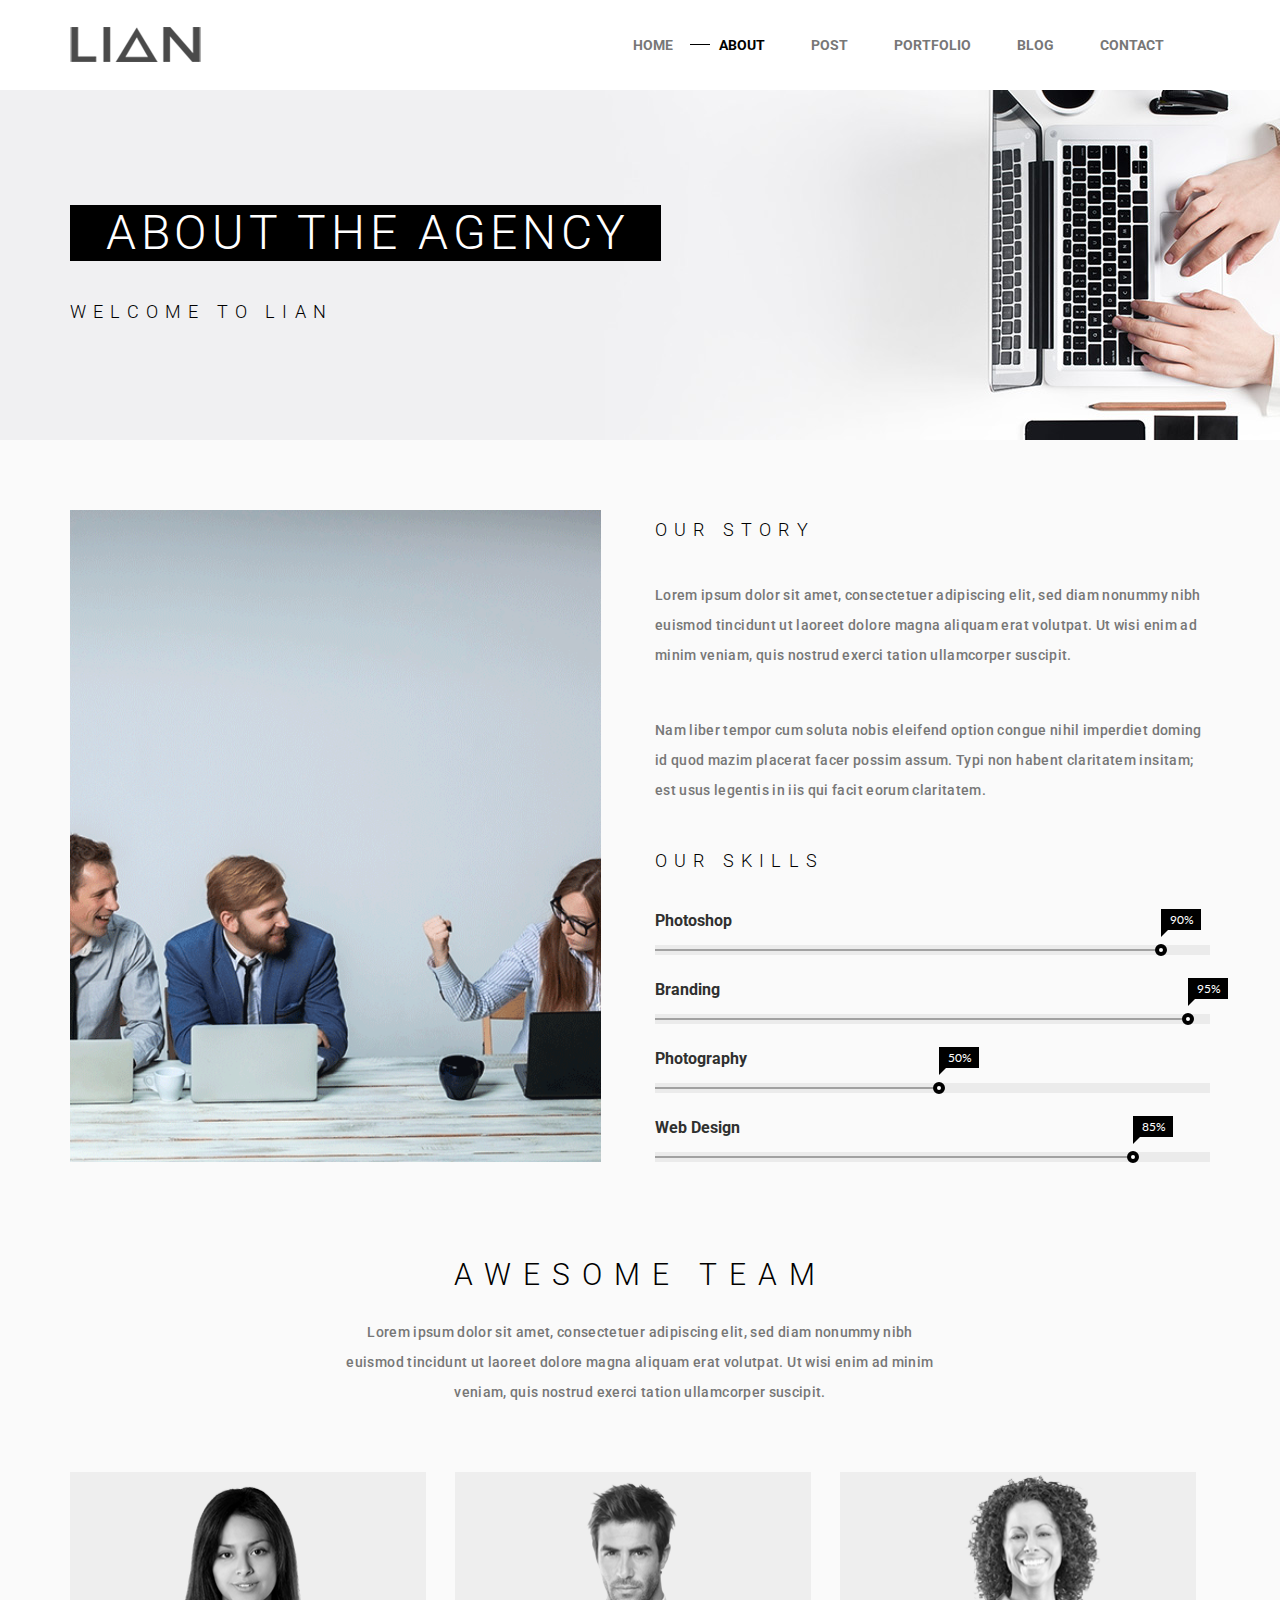
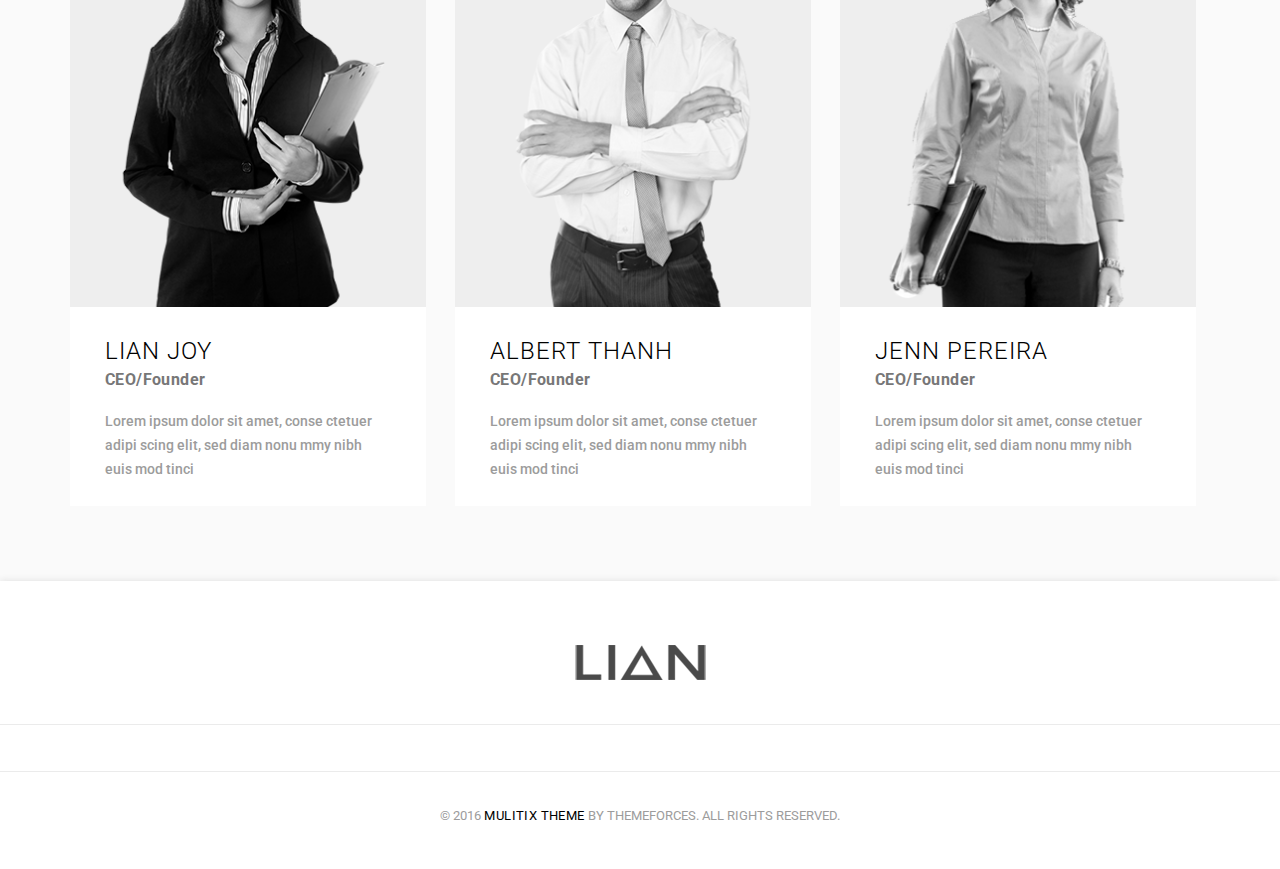
==== about.html @ c7eacd48 "version 1.2.17" ====
<!doctype html>
<html>
    <head>
      <link href="https://fonts.googleapis.com/css?family=Roboto:300,400,700" rel="stylesheet">
      <link href="https://fonts.googleapis.com/css?family=PT+Serif:400i,700i" rel="stylesheet">
      <link href="https://fonts.googleapis.com/css?family=Lato" rel="stylesheet">
      <link rel="stylesheet" href="https://use.fontawesome.com/releases/v5.8.1/css/all.css" integrity="sha384-50oBUHEmvpQ+1lW4y57PTFmhCaXp0ML5d60M1M7uH2+nqUivzIebhndOJK28anvf" crossorigin="anonymous">
      <link href="./css/main.css" rel="stylesheet">
       <title>Верстка. Шаблон Lian.</title>
    </head>
    <body>
      <div class="page">
          <header class="header">
              <div class="header__block">
                  <div class="header__logo logo">
                      <a href="index.html" class="logo__link">
                        <img src="img/logo/logo.gif" class="logo__img" alt="logo">
                      </a>
                  </div>
                <nav class="header__nav nav">
                  <ul class="nav__list">
                    <li class="nav__item"><a href="index.html" class="nav__link">Home</a></li>
                    <li class="nav__item"><a href="about.html" class="nav__link nav__link_active">About</a></li>
                    <li class="nav__item"><a href="single_post.html" class="nav__link">Post</a></li>
                    <li class="nav__item"><a href="portfolio.html" class="nav__link">Portfolio</a></li>
                    <li class="nav__item"><a href="blog.html" class="nav__link">Blog</a></li>
                    <li class="nav__item"><a href="#" class="nav__link">Contact</a></li>
                    <li class="nav__item"><a href="#" class="nav__link"><i class="fas fa-search"></i></a></li>
                  </ul>
                </nav>
              </div>   
            </header>

            <section class="page__banner banner">
              <div class="banner__item" style="background-image: url(./img/banner/about_the_agency.jpg)">
                <div class="banner__content">
                  <p class="banner__title">About The Agency</p>
                  <p class="banner__text">Welcome to Lian</p>
                </div>
              </div>
            </section>

            <div class="page__containter about">
              <div class="about__story">
                <img src="img/about/team.png" class="about__img">
                <div class="about__block">
                  <div class="about__content">
                    <h2 class="about__content-heading">Our Story</h2>
                    <p class="about__content-text">
                        Lorem ipsum dolor sit amet, consectetuer adipiscing elit, 
                        sed diam nonummy nibh euismod tincidunt ut laoreet dolore magna 
                        aliquam erat volutpat. Ut wisi enim ad minim veniam, quis nostrud 
                        exerci tation ullamcorper suscipit.
                    </p>
                    <p class="about__content-text">
                        Nam liber tempor cum soluta nobis eleifend option congue nihil 
                        imperdiet doming id quod mazim placerat facer possim assum. 
                        Typi non habent claritatem insitam; est usus legentis in iis qui facit eorum claritatem.
                    </p>
                    <h2 class="about__content-heading">Our SKills</h2>
                    <div class="about__content-skills skill">
                      <div class="skill__item">
                        <span class="skill__name">Photoshop</span>
                        <div class="skill__line">
                          <div class="skill__result" style="width: 90%"></div>
                          <div class="skill__round" style="left: 90%"></div>
                          <div class="skill__flag" style="left: 90%">90%</div>
                        </div>
                      </div>
                      <div class="skill__item">
                        <span class="skill__name">Branding</span>
                        <div class="skill__line">
                          <div class="skill__result" style="width: 95%"></div>
                          <div class="skill__round" style="left: 95%"></div>
                          <div class="skill__flag" style="left: 95%">95%</div>
                        </div>
                      </div>
                      <div class="skill__item">
                        <span class="skill__name">Photography</span>
                        <div class="skill__line">
                          <div class="skill__result" style="width: 50%"></div>
                          <div class="skill__round" style="left: 50%"></div>
                          <div class="skill__flag" style="left: 50%">50%</div>
                        </div>
                      </div>
                      <div class="skill__item">
                        <span class="skill__name">Web Design</span>
                        <div class="skill__line">
                          <div class="skill__result" style="width: 85%"></div>
                          <div class="skill__round" style="left: 85%"></div>
                          <div class="skill__flag" style="left: 85%">85%</div>
                        </div>
                      </div>
                    </div>
                  </div>
                </div>
              </div>
              <div class="about__team">
                <div class="about__team-header">
                  <h2 class="about__team-heading">Awesome Team</h2>
                  <p class="about__team-text">Lorem ipsum dolor sit amet, 
                    consectetuer adipiscing elit, sed diam nonummy nibh euismod tincidunt 
                    ut laoreet dolore magna aliquam erat volutpat. Ut wisi enim ad minim veniam, 
                    quis nostrud exerci tation ullamcorper suscipit.
                  </p>
                </div>
                <div class="about__team-cards card">
                  <div class="card__item">
                    <img class="card__img" src="img/about/lian_joy.png" alt="Ceo/Founder Lian Joy">
                    <div class="card__block">
                      <h3 class="card__heading">Lian Joy</h3>
                      <span class="card__position">CEO/Founder</span>
                      <p class="card__text">Lorem ipsum dolor sit amet, conse ctetuer adipi 
                        scing elit, sed diam nonu mmy nibh euis mod tinci 
                      </p>
                    </div>  
                  </div>
                  <div class="card__item">
                    <img class="card__img" src="img/about/albert_thanh.png" alt="Ceo/Founder Albert Thanh">
                    <div class="card__block">
                      <h3 class="card__heading">Albert Thanh </h3>
                      <span class="card__position">CEO/Founder</span>
                      <p class="card__text">Lorem ipsum dolor sit amet, conse ctetuer adipi 
                          scing elit, sed diam nonu mmy nibh euis mod tinci 
                      </p>
                    </div>
                  </div>
                  <div class="card__item">
                    <img class="card__img"  src="img/about/jenn_pereira.png" alt="Ceo/Founder Jenn Pereira">
                    <div class="card__block">
                      <h3 class="card__heading">Jenn Pereira</h3>
                      <span class="card__position">CEO/Founder</span>
                      <p class="card__text">Lorem ipsum dolor sit amet, conse ctetuer adipi 
                          scing elit, sed diam nonu mmy nibh euis mod tinci 
                      </p>
                    </div>
                  </div>
                </div>
              </div>
            </div>

            <footer class="footer">
              <div class="footer__logo logo">
                  <a href="index.html" class="logo__link">
                    <img src="img/logo/logo.gif" class="logo__img" alt="logo">
                  </a>
              </div>
              <div class="footer__social social">
                <ul class="social__list">
                  <li class="social__item">
                    <a href="#" class="social__link social__link_facebook">
                        <i class="fab fa-facebook-f"></i>
                    </a>
                  </li>
                  <li class="social__item">
                      <a href="#" class="social__link social__link_googleplus">
                          <i class="fab fa-google-plus-g"></i>
                      </a>
                  </li>
                  <li class="social__item">
                    <a href="#" class="social__link social__link_twitter">
                        <i class="fab fa-twitter"></i>
                    </a>
                  </li>
                  <li class="social__item">
                    <a href="#" class="social__link social__link_linkedin">
                        <i class="fab fa-linkedin-in"></i>
                    </a>
                  </li>
                  <li class="social__item">
                    <a href="#" class="social__link social__link_basket">
                        <i class="fab fa-dribbble"></i>
                    </a>
                  </li>
                  <li class="social__item">
                    <a href="#" class="social__link social__link_pinterest">
                        <i class="fab fa-pinterest-p"></i>
                    </a>
                  </li>
                  <li class="social__item">
                    <a href="#" class="social__link social__link_instagram">
                        <i class="fab fa-instagram"></i>
                    </a>
                  </li>
                </ul>
              </div>  
              <div class="footer__copyright copyright">
                <div class="copyright__text">© 2016 
                  <a href="#" class="copyright__link">Mulitix Theme</a> 
                by ThemeForces. All Rights Reserved.</div>
              </div>
            </footer>
      </div>
    </body>
</html>
---- css/main.css ----
/**
 * Owl Carousel v2.2.1
 * Copyright 2013-2017 Saurabh Sharma
 * Licensed under  ()
 */
.owl-carousel, .owl-carousel .owl-item {
  -webkit-tap-highlight-color: transparent;
  position: relative; }

.owl-carousel {
  display: none;
  width: 100%;
  z-index: 1; }

.owl-carousel .owl-stage {
  position: relative;
  -ms-touch-action: pan-Y;
  -moz-backface-visibility: hidden; }

.owl-carousel .owl-stage:after {
  content: ".";
  display: block;
  clear: both;
  visibility: hidden;
  line-height: 0;
  height: 0; }

.owl-carousel .owl-stage-outer {
  position: relative;
  overflow: hidden;
  -webkit-transform: translate3d(0, 0, 0); }

.owl-carousel .owl-item, .owl-carousel .owl-wrapper {
  -webkit-backface-visibility: hidden;
  -moz-backface-visibility: hidden;
  -ms-backface-visibility: hidden;
  -webkit-transform: translate3d(0, 0, 0);
  -moz-transform: translate3d(0, 0, 0);
  -ms-transform: translate3d(0, 0, 0); }

.owl-carousel .owl-item {
  min-height: 1px;
  float: left;
  -webkit-backface-visibility: hidden;
  -webkit-touch-callout: none; }

.owl-carousel .owl-item img {
  display: block;
  width: 100%; }

.owl-carousel .owl-dots.disabled, .owl-carousel .owl-nav.disabled {
  display: none; }

.no-js .owl-carousel, .owl-carousel.owl-loaded {
  display: block; }

.owl-carousel .owl-dot, .owl-carousel .owl-nav .owl-next, .owl-carousel .owl-nav .owl-prev {
  cursor: pointer;
  cursor: hand;
  -webkit-user-select: none;
  -moz-user-select: none;
  -ms-user-select: none;
  user-select: none; }

.owl-carousel.owl-loading {
  opacity: 0;
  display: block; }

.owl-carousel.owl-hidden {
  opacity: 0; }

.owl-carousel.owl-refresh .owl-item {
  visibility: hidden; }

.owl-carousel.owl-drag .owl-item {
  -webkit-user-select: none;
  -moz-user-select: none;
  -ms-user-select: none;
  user-select: none; }

.owl-carousel.owl-grab {
  cursor: move;
  cursor: -webkit-grab;
  cursor: grab; }

.owl-carousel.owl-rtl {
  direction: rtl; }

.owl-carousel.owl-rtl .owl-item {
  float: right; }

.owl-carousel .animated {
  -webkit-animation-duration: 1s;
          animation-duration: 1s;
  -webkit-animation-fill-mode: both;
          animation-fill-mode: both; }

.owl-carousel .owl-animated-in {
  z-index: 0; }

.owl-carousel .owl-animated-out {
  z-index: 1; }

.owl-carousel .fadeOut {
  -webkit-animation-name: fadeOut;
          animation-name: fadeOut; }

@-webkit-keyframes fadeOut {
  0% {
    opacity: 1; }
  100% {
    opacity: 0; } }

@keyframes fadeOut {
  0% {
    opacity: 1; }
  100% {
    opacity: 0; } }

.owl-height {
  transition: height .5s ease-in-out; }

.owl-carousel .owl-item .owl-lazy {
  opacity: 0;
  transition: opacity .4s ease; }

.owl-carousel .owl-item img.owl-lazy {
  -webkit-transform-style: preserve-3d;
          transform-style: preserve-3d; }

.owl-carousel .owl-video-wrapper {
  position: relative;
  height: 100%;
  background: #000; }

.owl-carousel .owl-video-play-icon {
  position: absolute;
  height: 80px;
  width: 80px;
  left: 50%;
  top: 50%;
  margin-left: -40px;
  margin-top: -40px;
  background: url(owl.video.play.png) no-repeat;
  cursor: pointer;
  z-index: 1;
  -webkit-backface-visibility: hidden;
  transition: -webkit-transform .1s ease;
  transition: transform .1s ease;
  transition: transform .1s ease, -webkit-transform .1s ease; }

.owl-carousel .owl-video-play-icon:hover {
  -webkit-transform: scale(1.3, 1.3);
          transform: scale(1.3, 1.3); }

.owl-carousel .owl-video-playing .owl-video-play-icon, .owl-carousel .owl-video-playing .owl-video-tn {
  display: none; }

.owl-carousel .owl-video-tn {
  opacity: 0;
  height: 100%;
  background-position: center center;
  background-repeat: no-repeat;
  background-size: contain;
  transition: opacity .4s ease; }

.owl-carousel .owl-video-frame {
  position: relative;
  z-index: 1;
  height: 100%;
  width: 100%; }

/**
 * Owl Carousel v2.2.1
 * Copyright 2013-2017 Saurabh Sharma
 * Licensed under  ()
 */
.owl-theme .owl-dots, .owl-theme .owl-nav {
  text-align: center;
  -webkit-tap-highlight-color: transparent; }

.owl-theme .owl-nav {
  margin-top: 10px; }

.owl-theme .owl-nav [class*=owl-] {
  color: #FFF;
  font-size: 14px;
  margin: 5px;
  padding: 4px 7px;
  background: #D6D6D6;
  display: inline-block;
  cursor: pointer;
  border-radius: 3px; }

.owl-theme .owl-nav [class*=owl-]:hover {
  background: #869791;
  color: #FFF;
  text-decoration: none; }

.owl-theme .owl-nav .disabled {
  opacity: .5;
  cursor: default; }

.owl-theme .owl-nav.disabled + .owl-dots {
  margin-top: 10px; }

.owl-theme .owl-dots .owl-dot {
  display: inline-block;
  zoom: 1; }

.owl-theme .owl-dots .owl-dot span {
  width: 10px;
  height: 10px;
  margin: 5px 7px;
  background: #D6D6D6;
  display: block;
  -webkit-backface-visibility: visible;
  transition: opacity .2s ease;
  border-radius: 30px; }

.owl-theme .owl-dots .owl-dot.active span, .owl-theme .owl-dots .owl-dot:hover span {
  background: #869791; }

html {
  box-sizing: border-box; }

*, *:before, *:after {
  box-sizing: inherit; }

* {
  -webkit-font-smoothing: antialiased;
  -moz-osx-font-smoothing: grayscale; }

body {
  margin: 0;
  padding: 0; }

.page {
  margin: 0 auto;
  width: 100%;
  background-color: #fafafa; }
  .page__containter {
    margin: 0 auto;
    width: 100%;
    max-width: 1140px; }
  .page__slider {
    margin-top: 0;
    margin-bottom: 33px;
    margin-left: auto;
    margin-right: auto; }
  .page__banner {
    margin-top: 0;
    margin-bottom: 70px;
    margin-left: auto;
    margin-right: auto; }

.button {
  border: none;
  font: inherit;
  color: inherit;
  background-color: transparent;
  cursor: pointer;
  font-family: Roboto, sans-serif;
  font-size: 13px;
  font-weight: bold;
  text-transform: uppercase;
  background-color: #000000;
  color: #ffffff;
  padding: 8px 24px;
  border-radius: 2px;
  letter-spacing: 0.6px; }
  .button_light {
    background-color: #959595;
    color: #ffffff; }

.header {
  display: flex;
  width: 100%;
  justify-content: center;
  box-shadow: 0px 3px 5px -1px #dedede;
  background-color: #ffffff; }
  .header__block {
    display: flex;
    flex-direction: row;
    width: 100%;
    max-width: 1140px;
    justify-content: space-between;
    align-items: center;
    flex-wrap: nowrap;
    padding: 0px 0px;
    background-color: #ffffff;
    padding-top: 27px;
    padding-bottom: 28px; }

.logo__img {
  display: block; }

.nav__list {
  display: flex;
  margin: 0;
  padding: 0;
  list-style: none; }

.nav__item {
  position: relative;
  padding-left: 46px; }

.nav__link {
  font-family: 'Roboto', sans-serif;
  font-size: 14px;
  font-weight: bold;
  text-transform: uppercase;
  color: #777777;
  background-color: #FFFFFF;
  text-decoration: none; }
  .nav__link:hover {
    color: black; }

.nav__link_active {
  color: #000000; }
  .nav__link_active:before {
    position: absolute;
    content: "";
    height: 1px;
    width: 20px;
    left: 17px;
    top: 8px;
    background: black; }

.slider__item {
  background-repeat: no-repeat;
  background-size: cover;
  background-position: center; }

.slider__content {
  display: flex;
  justify-content: center;
  align-content: space-between;
  align-items: center;
  flex-direction: column;
  text-align: center;
  padding-top: 260px;
  padding-bottom: 280px; }

.slider__title {
  margin: 0;
  margin-bottom: 32px;
  padding-left: 44px;
  padding-right: 38px;
  padding-top: 4px;
  padding-bottom: 4px;
  font-family: Roboto, sans-serif;
  font-weight: 300;
  font-size: 48px;
  letter-spacing: 4.7px;
  line-height: 48px;
  color: #ffffff;
  text-transform: uppercase;
  background-color: #000000; }

.slider__text {
  margin: 0;
  padding-left: 11px;
  font-family: Roboto, sans-serif;
  font-weight: 300;
  font-size: 18px;
  letter-spacing: 7.2px;
  color: #000000;
  text-transform: uppercase; }

.owl-nav {
  display: flex;
  justify-content: space-between;
  position: absolute;
  top: 50%;
  -webkit-transform: translate(0, -50%);
          transform: translate(0, -50%);
  left: 111px;
  right: 111px; }

.owl-prev {
  position: relative;
  border-radius: 100%;
  cursor: pointer;
  background-color: black;
  height: 42px;
  width: 42px; }
  .owl-prev:after {
    position: absolute;
    content: "";
    top: 13px;
    left: 17px;
    color: white;
    border-right: 1px solid;
    border-bottom: 1px solid;
    height: 16px;
    width: 16px;
    -webkit-transform: rotate(135deg);
            transform: rotate(135deg); }

.owl-next {
  position: relative;
  border-radius: 100%;
  cursor: pointer;
  background-color: black;
  height: 42px;
  width: 42px; }
  .owl-next:after {
    position: absolute;
    content: "";
    top: 13px;
    left: 10px;
    color: white;
    border-right: 1px solid;
    border-bottom: 1px solid;
    height: 16px;
    width: 16px;
    -webkit-transform: rotate(-45deg);
            transform: rotate(-45deg); }

.owl-dots {
  display: flex;
  justify-content: center;
  position: absolute;
  width: 100%;
  left: 0px;
  bottom: 46px;
  margin-bottom: 10px;
  text-align: center; }
  .owl-dots .owl-dot {
    display: inline-block;
    margin: 0 5px;
    width: 14px;
    height: 14px;
    border: 4px solid white;
    border-radius: 50%;
    background-color: #ffffff;
    cursor: pointer;
    transition: background-color 0.2s; }
  .owl-dots .active {
    border: 4px solid black; }

.banner__item {
  background-repeat: no-repeat;
  background-size: cover;
  background-position: center; }

.banner__content {
  margin: 0 auto;
  max-width: 1140px;
  display: flex;
  align-content: space-between;
  align-items: flex-start;
  flex-direction: column;
  padding-top: 115px;
  padding-bottom: 118px; }

.banner__title {
  margin: 0;
  margin-bottom: 40px;
  padding-left: 36px;
  padding-right: 31px;
  padding-top: 4px;
  padding-bottom: 4px;
  font-family: Roboto, sans-serif;
  font-weight: 300;
  font-size: 48px;
  letter-spacing: 4.7px;
  line-height: 48px;
  color: #ffffff;
  text-transform: uppercase;
  background-color: #000000; }

.banner__text {
  margin: 0;
  font-family: Roboto, sans-serif;
  font-weight: 300;
  font-size: 18px;
  letter-spacing: 7.2px;
  color: #000000;
  text-transform: uppercase; }

.menu {
  padding-bottom: 33px; }
  .menu__list {
    display: flex;
    justify-content: center;
    margin: 0;
    padding-top: 23px;
    padding-bottom: 23px;
    list-style: none;
    border-top: 1px solid #e1e1e1;
    border-bottom: 1px solid #e1e1e1; }
  .menu__item {
    position: relative;
    padding-left: 24px;
    padding-right: 24px; }
    .menu__item:before {
      content: '';
      color: #e1e1e1;
      position: absolute;
      top: -1px;
      left: 0;
      border-left: 1px solid;
      height: 30px;
      width: 30px;
      -webkit-transform: rotate(20deg);
              transform: rotate(20deg); }
    .menu__item:first-child::before {
      content: '';
      border: none; }
  .menu__link {
    font-family: Roboto, sans-serif;
    font-size: 14px;
    font-weight: bold;
    text-transform: uppercase;
    color: #777777;
    text-decoration: none; }
    .menu__link:hover {
      color: black; }
    .menu__link_active {
      color: black; }

.portfolio__list {
  margin: 0;
  padding: 0;
  list-style: none; }

.portfolio__item {
  position: relative;
  width: 360px;
  margin-bottom: 30px; }

.portfolio__link {
  display: block; }
  .portfolio__link:hover .portfolio__cover {
    display: block; }

.portfolio__img {
  display: block;
  width: 360px;
  height: auto; }

.portfolio__cover {
  display: none;
  position: absolute;
  top: 0;
  bottom: 0;
  left: 0;
  right: 0;
  background-color: rgba(0, 0, 0, 0.5); }
  .portfolio__cover:before {
    content: '';
    color: #c9c9c9;
    position: absolute;
    top: 50%;
    left: 50%;
    -webkit-transform: translate(0, -49%);
            transform: translate(0, -49%);
    border-left: 2px solid;
    height: 40px;
    width: 40px; }
  .portfolio__cover:after {
    content: '';
    color: #c9c9c9;
    position: absolute;
    top: 50%;
    left: 50%;
    -webkit-transform: translate(-49%, 0);
            transform: translate(-49%, 0);
    border-top: 2px solid;
    height: 40px;
    width: 40px; }

.portfolio__footer {
  display: flex;
  justify-content: center;
  padding-bottom: 70px; }

.blog {
  display: flex;
  flex-direction: row;
  justify-content: space-between; }
  .blog__main {
    width: 760px; }
  .blog__sidebar {
    width: 360px; }
  .blog__sidebar-search {
    padding-bottom: 25px; }
  .blog__sidebar-block {
    padding-bottom: 25px; }
  .blog__footer {
    display: flex;
    justify-content: center;
    padding-top: 35px;
    padding-bottom: 100px; }

.post {
  display: block;
  width: 360px;
  background-color: #ffffff;
  margin-bottom: 30px; }
  .post__img {
    display: block;
    width: 360px;
    height: auto;
    -o-object-fit: cover;
       object-fit: cover; }
  .post__video {
    width: 360px; }
  .post__block {
    display: flex;
    flex-direction: column;
    align-items: flex-start;
    padding-left: 45px;
    padding-right: 35px;
    padding-bottom: 40px;
    padding-top: 30px; }
  .post__tag {
    margin-top: 0;
    margin-bottom: 30px; }
  .post__title-link {
    text-decoration: none; }
    .post__title-link:hover {
      color: #333333;
      text-decoration: underline; }
  .post__title {
    margin-top: 0px;
    font-family: Roboto, sans-serif;
    color: #333333;
    font-size: 20px;
    font-weight: 500; }
  .post__autor {
    font-family: Roboto, sans-serif;
    font-size: 13px;
    color: #cccccc;
    font-weight: bold; }
    .post__autor:before {
      display: inline-block;
      padding-right: 5px;
      font-style: normal;
      font-variant: normal;
      text-rendering: auto;
      font-family: "Font Awesome 5 Free";
      font-weight: 700;
      content: "\f007"; }
  .post__text {
    margin-top: 26px;
    margin-bottom: 0px;
    font-family: Roboto, sans-serif;
    font-size: 14px;
    color: #777777;
    line-height: 24px; }
  .post__footer {
    display: flex;
    width: 100%;
    flex-direction: row;
    justify-content: space-between;
    margin-top: 36px; }
  .post__date {
    font-family: Roboto, sans-serif;
    font-size: 13px;
    color: #9a9a9a; }
    .post__date:before {
      display: inline-block;
      padding-right: 5px;
      font-style: normal;
      font-variant: normal;
      text-rendering: auto;
      font-family: "Font Awesome 5 Free";
      font-weight: 500;
      content: "\f133"; }
  .post__icon {
    font-size: 13px;
    color: #cccccc;
    padding-left: 24px; }
    .post__icon:hover {
      color: #000000;
      cursor: pointer; }
  .post__img-link {
    display: block;
    position: relative; }
    .post__img-link .post__block {
      display: none; }
    .post__img-link:hover .post__block {
      display: flex;
      position: absolute;
      top: 0px;
      bottom: 0px;
      left: 0px;
      right: 0px;
      background-color: rgba(0, 0, 0, 0.8); }
    .post__img-link:hover .post__title {
      color: #ffffff; }
    .post__img-link:hover .post__text {
      color: #e5e5e5; }
    .post__img-link:hover .post__title {
      color: #ffffff; }

.search {
  position: relative;
  width: 100%;
  margin: 0 auto; }
  .search__input {
    width: 100%;
    padding-top: 20px;
    padding-bottom: 20px;
    padding-left: 28px;
    padding-right: 50px;
    border: none;
    outline: none;
    border-radius: 3px;
    font-family: Roboto, sans-serif;
    font-style: italic;
    font-size: 16px;
    color: #b7b7b7; }
    .search__input::-webkit-input-placeholder {
      color: #b7b7b7; }
    .search__input:-ms-input-placeholder {
      color: #b7b7b7; }
    .search__input::-ms-input-placeholder {
      color: #b7b7b7; }
    .search__input::placeholder {
      color: #b7b7b7; }
  .search__button {
    position: absolute;
    padding: 1px 6px;
    top: 12px;
    right: 10px;
    width: 34px;
    height: 34px;
    border: none;
    background: #999999;
    border-radius: 3px;
    cursor: pointer; }
    .search__button:before {
      content: "\f002";
      font-family: FontAwesome;
      font-size: 16px;
      color: #ffffff; }

.sidebar-block__header {
  display: flex;
  position: relative;
  justify-content: center;
  padding-top: 12px;
  padding-bottom: 8px;
  background-color: #ebebeb; }
  .sidebar-block__header:before {
    content: '';
    background-color: #ebebeb;
    color: #ebebeb;
    position: absolute;
    top: 100%;
    left: 50%;
    -webkit-transform: translate(-50%, -50%) rotate(45deg);
            transform: translate(-50%, -50%) rotate(45deg);
    border: 0px solid;
    height: 8px;
    width: 8px; }

.sidebar-block__title {
  margin: 0;
  font-family: Roboto, sans-serif;
  font-size: 18px;
  font-weight: 300;
  letter-spacing: 7px;
  text-transform: uppercase; }

.sidebar-block__content {
  background-color: #FFFFFF; }

.mini-post {
  display: flex;
  flex-direction: column;
  justify-content: center;
  padding-top: 25px;
  padding-bottom: 25px;
  padding-left: 25px;
  padding-right: 25px; }
  .mini-post__item {
    display: flex;
    padding-bottom: 25px;
    flex-direction: row;
    justify-content: space-between;
    text-decoration: none; }
    .mini-post__item:last-child {
      padding-bottom: 0px; }
    .mini-post__item:hover .mini-post__title {
      text-decoration: underline; }
  .mini-post__block-img {
    width: 90px; }
  .mini-post__img {
    display: block;
    width: 90px; }
  .mini-post__block-info {
    display: flex;
    flex-direction: column;
    justify-content: space-between;
    padding-left: 18px; }
  .mini-post__title {
    font-family: Roboto, sans-serif;
    font-size: 16px;
    font-weight: 500;
    color: #333333; }
  .mini-post__date {
    font-family: Roboto, sans-serif;
    font-size: 13px;
    font-weight: 300;
    color: #777777; }

.tags {
  display: flex;
  flex-direction: row;
  align-items: center;
  flex-wrap: wrap;
  height: 100%;
  padding-top: 30px;
  padding-right: 15px;
  padding-bottom: 25px;
  padding-left: 15px; }
  .tags__item {
    margin-left: 3px;
    margin-right: 3px;
    margin-top: 5px;
    margin-bottom: 5px; }

.tag {
  padding: 8px 16px;
  font-family: Roboto, sans-serif;
  font-size: 13px;
  color: #9c9c9c;
  border: 1px solid #eeeeee;
  border-radius: 3px;
  letter-spacing: 0;
  text-decoration: none;
  background-color: #ffffff; }
  .tag_active {
    background-color: black;
    color: #ffffff;
    border: 1px solid black; }
  .tag_post {
    font-weight: bold;
    text-transform: uppercase;
    background-color: black;
    color: #ffffff;
    border: 1px solid black; }

.insta-list {
  display: grid;
  grid-template-columns: 100px 100px 100px;
  grid-gap: 5px;
  padding: 25px 25px; }
  .insta-list__img {
    display: block;
    width: 100px;
    height: auto;
    -o-object-fit: cover;
       object-fit: cover; }

.single-post {
  max-width: 946px;
  display: flex;
  flex-direction: column;
  align-items: center; }
  .single-post__header-title {
    margin: 0;
    font-family: Roboto, sans-serif;
    font-size: 30px;
    font-weight: 300;
    color: #333333;
    letter-spacing: 4.5px;
    text-transform: uppercase; }
  .single-post__header-list {
    padding-top: 20px;
    padding-bottom: 25px;
    display: flex;
    width: 100%;
    flex-direction: row;
    justify-content: center; }
  .single-post__header-item {
    padding-left: 31px;
    padding-right: 31px; }
  .single-post__header-text {
    font-family: Roboto, sans-serif;
    font-size: 14px;
    color: #777777;
    font-weight: 700;
    letter-spacing: 0.35px; }
    .single-post__header-text_likes:before {
      padding-right: 8px;
      display: inline-block;
      font-style: normal;
      font-variant: normal;
      text-rendering: auto;
      font-family: "Font Awesome 5 Free";
      content: "\f004";
      color: #777777;
      font-weight: 500; }
  .single-post__img {
    padding-bottom: 25px; }
  .single-post__text {
    margin: 0;
    padding-left: 65px;
    padding-right: 65px;
    padding-top: 25px;
    padding-bottom: 25px;
    font-family: Roboto, sans-serif;
    font-size: 14px;
    color: #777777;
    font-weight: 500;
    line-height: 30px;
    letter-spacing: 0.35px; }
  .single-post__heading {
    margin: 0;
    padding-left: 65px;
    padding-top: 25px;
    align-self: flex-start;
    font-family: Roboto, sans-serif;
    font-size: 16px;
    color: #333333;
    font-weight: 700;
    letter-spacing: 0.35px;
    text-transform: uppercase; }
  .single-post__blockquote {
    margin-left: 0px;
    margin-right: 0px;
    margin-top: 0px;
    margin-bottom: 15px; }
  .single-post__comment {
    max-width: 810px;
    padding-top: 69px;
    padding-bottom: 69px; }

.blockquote {
  padding-left: 35px;
  padding-right: 30px;
  padding-top: 20px;
  padding-bottom: 28px;
  border-left: 4px solid #c8c8c8;
  border-right: 1px solid #e1e1e1;
  border-top: 1px solid #e1e1e1;
  border-bottom: 1px solid #e1e1e1; }
  .blockquote__text {
    margin: 0;
    font-family: 'PT Serif', serif;
    font-style: italic;
    font-size: 18px;
    font-weight: 700;
    line-height: 30px;
    color: #777777; }

.comment {
  text-align: center;
  width: 100%; }
  .comment__title {
    margin: 0;
    padding-bottom: 20px;
    font-family: Roboto, sans-serif;
    font-size: 20px;
    color: #000000;
    font-weight: 300;
    letter-spacing: 4px;
    text-transform: uppercase; }

.form-comment__list {
  display: flex;
  flex-direction: row;
  justify-content: space-between;
  padding-bottom: 11px; }

.form-comment__input {
  width: 250px;
  height: 40px;
  padding-left: 12px;
  border: none;
  outline: none;
  background-color: #fafafa;
  border-radius: 3px;
  border-left: 1px solid #e1e1e1;
  border-right: 1px solid #e1e1e1;
  border-top: 1px solid #e1e1e1;
  border-bottom: 1px solid #e1e1e1;
  font-family: Roboto, sans-serif;
  font-style: italic;
  font-size: 14px;
  color: #c4c4c4; }
  .form-comment__input::-webkit-input-placeholder {
    color: #c4c4c4; }
  .form-comment__input:-ms-input-placeholder {
    color: #c4c4c4; }
  .form-comment__input::-ms-input-placeholder {
    color: #c4c4c4; }
  .form-comment__input::placeholder {
    color: #c4c4c4; }
  .form-comment__input:focus {
    border-left: 3px solid #c8c8c8;
    padding-left: 10px; }

.form-comment__textarea {
  width: 100%;
  padding-top: 12px;
  resize: vertical;
  padding-left: 12px;
  border: none;
  outline: none;
  background-color: #fafafa;
  border-radius: 3px;
  border-left: 1px solid #e1e1e1;
  border-right: 1px solid #e1e1e1;
  border-top: 1px solid #e1e1e1;
  border-bottom: 1px solid #e1e1e1;
  font-family: Roboto, sans-serif;
  font-style: italic;
  font-size: 14px;
  color: #c4c4c4; }
  .form-comment__textarea::-webkit-input-placeholder {
    color: #c4c4c4; }
  .form-comment__textarea:-ms-input-placeholder {
    color: #c4c4c4; }
  .form-comment__textarea::-ms-input-placeholder {
    color: #c4c4c4; }
  .form-comment__textarea::placeholder {
    color: #c4c4c4; }
  .form-comment__textarea:focus {
    border-left: 3px solid #c8c8c8;
    padding-left: 10px; }

.form-comment__block {
  padding-top: 11px;
  padding-bottom: 11px; }

.footer {
  display: flex;
  flex-direction: column;
  align-items: center;
  width: 100%;
  box-shadow: 0px 0px 7px 0px #dedede;
  background-color: #ffffff; }
  .footer__block {
    display: flex;
    flex-direction: row;
    width: 100%;
    max-width: 1140px;
    justify-content: space-between;
    align-items: center;
    flex-wrap: nowrap;
    padding: 0px 0px;
    background-color: #ffffff;
    padding-top: 27px;
    padding-bottom: 28px; }
  .footer__logo {
    padding-top: 64px;
    padding-bottom: 44px; }
  .footer__copyright {
    padding-top: 36px;
    padding-bottom: 46px; }

.social {
  align-self: stretch;
  padding-top: 0;
  padding-bottom: 0;
  border-top: 1px solid #ebebeb;
  border-bottom: 1px solid #ebebeb; }
  .social__list {
    display: flex;
    justify-content: center;
    margin: 0;
    padding-top: 23px;
    padding-bottom: 23px;
    padding-left: 0px;
    padding-right: 0px;
    list-style: none; }
  .social__item {
    position: relative;
    padding-right: 28px;
    padding-left: 28px; }
  .social__link {
    font-family: Roboto, sans-serif;
    font-size: 14px;
    font-weight: bold;
    text-transform: uppercase;
    color: #777777;
    background-color: #FFFFFF;
    text-decoration: none; }
    .social__link:hover {
      color: black; }
    .social__link_active {
      color: black; }

.copyright__text {
  font-family: Roboto, sans-serif;
  font-size: 13px;
  text-transform: uppercase;
  color: #9c9c9c; }

.copyright__link {
  letter-spacing: 0.4px;
  text-decoration: none;
  color: black; }

.about__story {
  display: flex;
  flex-direction: row; }

.about__img {
  display: block;
  width: 531px;
  height: auto;
  -o-object-fit: cover;
     object-fit: cover; }

.about__block {
  padding-left: 54px; }

.about__content-heading {
  font-family: Roboto, sans-serif;
  font-size: 18px;
  color: #000000;
  font-weight: 300;
  letter-spacing: 7.2px;
  text-transform: uppercase;
  margin-top: 9px;
  margin-bottom: 40px; }

.about__content-text {
  margin-top: 9px;
  margin-bottom: 45px;
  font-family: Roboto, sans-serif;
  font-size: 14px;
  color: #777777;
  font-weight: 500;
  letter-spacing: 0.35px;
  line-height: 30px; }

.about__team {
  padding-top: 95px;
  padding-bottom: 75px; }

.about__team-header {
  display: block;
  text-align: center; }

.about__team-heading {
  margin-top: 0;
  margin-button: 40px;
  font-family: Roboto, sans-serif;
  font-size: 30px;
  color: black;
  font-weight: 300;
  letter-spacing: 12px;
  text-transform: uppercase; }

.about__team-text {
  padding-left: 275px;
  padding-right: 275px;
  font-family: Roboto, sans-serif;
  font-size: 14px;
  color: #777777;
  font-weight: 500;
  line-height: 30px;
  letter-spacing: 0.35px; }

.about__team-cards {
  margin-top: 65px; }

.skill__item {
  display: block;
  padding-bottom: 25px; }
  .skill__item:last-child {
    padding-bottom: 0px; }

.skill__name {
  display: block;
  padding-bottom: 15px;
  font-family: Roboto, sans-serif;
  font-size: 16px;
  font-weight: bold;
  color: #2f302f; }

.skill__line {
  position: relative;
  height: 10px;
  width: 100%;
  background-color: #ebebeb; }

.skill__result {
  position: absolute;
  top: 4px;
  right: 0;
  bottom: 4px;
  left: 0;
  background-color: #a1a1a1;
  width: 50%; }

.skill__round {
  position: absolute;
  top: 50%;
  left: 50%;
  height: 12px;
  width: 12px;
  border: 4px solid black;
  background-color: #ffffff;
  border-radius: 50%;
  -webkit-transform: translate(0, -50%);
          transform: translate(0, -50%); }

.skill__flag {
  position: absolute;
  padding-top: 3px;
  padding-left: 9px;
  font-family: 'Lato', sans-serif;
  font-size: 12px;
  font-weight: 400;
  color: white;
  top: -36px;
  left: 50%;
  height: 21px;
  width: 40px;
  background-color: black;
  -webkit-transform: translate(15%, 0);
          transform: translate(15%, 0); }
  .skill__flag:before {
    position: absolute;
    content: "";
    top: 21px;
    left: 0;
    width: 0;
    height: 0;
    border-top: 7px solid black;
    border-right: 7px solid transparent; }

.card {
  display: grid;
  grid-template-columns: 356px 356px 356px;
  grid-gap: 29px; }
  .card__item {
    background-color: #ffffff; }
  .card__block {
    padding-top: 30px;
    padding-right: 35px;
    padding-bottom: 25px;
    padding-left: 35px; }
  .card__img {
    display: block;
    width: 356px;
    height: auto;
    -o-object-fit: cover;
       object-fit: cover; }
  .card__heading {
    margin-top: 0px;
    margin-bottom: 5px;
    font-family: Roboto, sans-serif;
    font-size: 24px;
    color: #000000;
    font-weight: 300;
    letter-spacing: 0.96px;
    text-transform: uppercase; }
  .card__position {
    font-family: Roboto, sans-serif;
    font-size: 16px;
    color: #777777;
    font-weight: 700;
    letter-spacing: 0.4px; }
  .card__text {
    margin-top: 20px;
    margin-bottom: 0px;
    font-family: Roboto, sans-serif;
    font-size: 14px;
    color: #9c9c9c;
    font-weight: 500;
    line-height: 24px; }
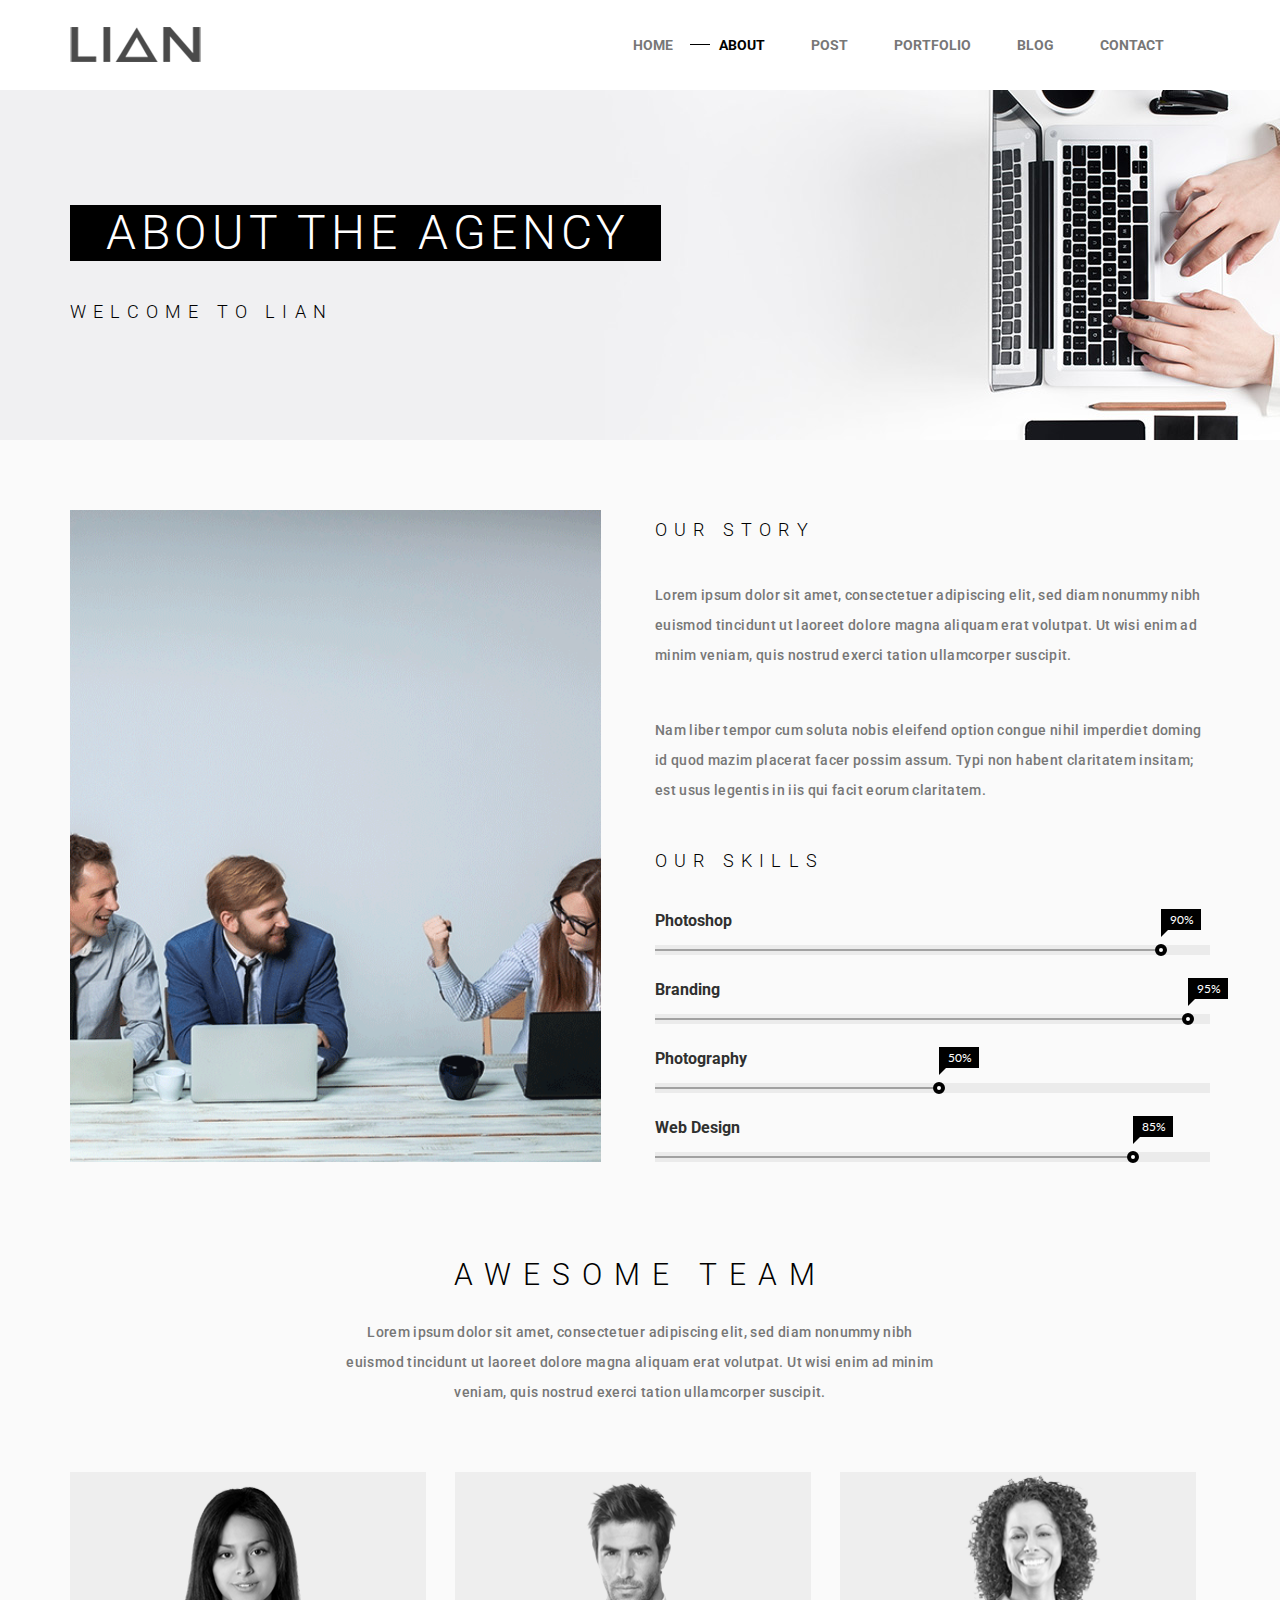
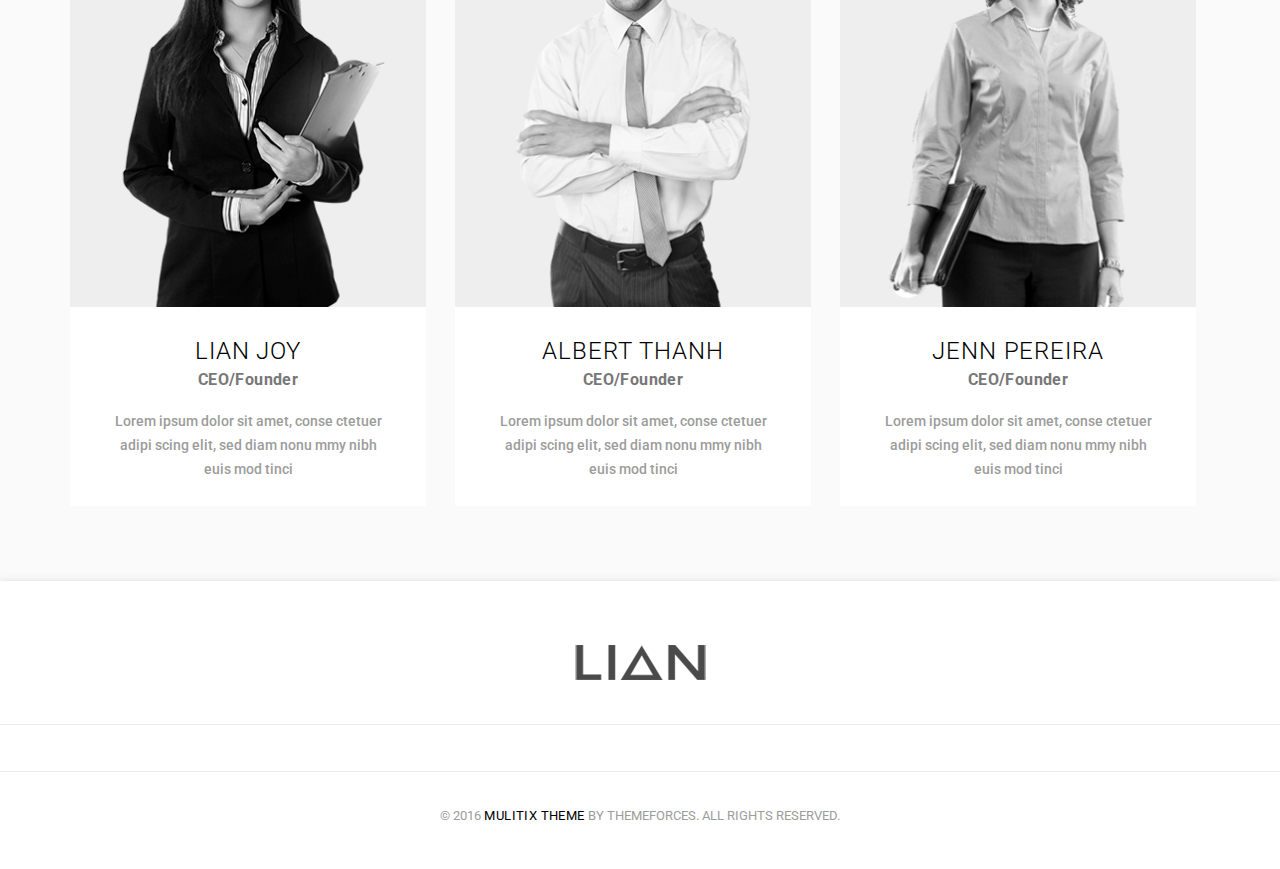
==== commit 2fc52307: "version 1.2.18" ====
--- a/about.html
+++ b/about.html
@@ -24,7 +24,7 @@
                     <li class="nav__item"><a href="single_post.html" class="nav__link">Post</a></li>
                     <li class="nav__item"><a href="portfolio.html" class="nav__link">Portfolio</a></li>
                     <li class="nav__item"><a href="blog.html" class="nav__link">Blog</a></li>
-                    <li class="nav__item"><a href="#" class="nav__link">Contact</a></li>
+                    <li class="nav__item"><a href="contact.html" class="nav__link">Contact</a></li>
                     <li class="nav__item"><a href="#" class="nav__link"><i class="fas fa-search"></i></a></li>
                   </ul>
                 </nav>
@@ -95,15 +95,13 @@
                   </div>
                 </div>
               </div>
-              <div class="about__team">
-                <div class="about__team-header">
-                  <h2 class="about__team-heading">Awesome Team</h2>
-                  <p class="about__team-text">Lorem ipsum dolor sit amet, 
+              <div class="about__team section-title">
+                  <h2 class="section-title__heading">Awesome Team</h2>
+                  <p class="section-title__text">Lorem ipsum dolor sit amet, 
                     consectetuer adipiscing elit, sed diam nonummy nibh euismod tincidunt 
                     ut laoreet dolore magna aliquam erat volutpat. Ut wisi enim ad minim veniam, 
                     quis nostrud exerci tation ullamcorper suscipit.
                   </p>
-                </div>
                 <div class="about__team-cards card">
                   <div class="card__item">
                     <img class="card__img" src="img/about/lian_joy.png" alt="Ceo/Founder Lian Joy">
--- a/css/main.css
+++ b/css/main.css
@@ -1137,32 +1137,30 @@
   padding-top: 95px;
   padding-bottom: 75px; }
 
-.about__team-header {
+.about__team-cards {
+  margin-top: 65px; }
+
+.section-title {
   display: block;
   text-align: center; }
-
-.about__team-heading {
-  margin-top: 0;
-  margin-button: 40px;
-  font-family: Roboto, sans-serif;
-  font-size: 30px;
-  color: black;
-  font-weight: 300;
-  letter-spacing: 12px;
-  text-transform: uppercase; }
-
-.about__team-text {
-  padding-left: 275px;
-  padding-right: 275px;
-  font-family: Roboto, sans-serif;
-  font-size: 14px;
-  color: #777777;
-  font-weight: 500;
-  line-height: 30px;
-  letter-spacing: 0.35px; }
-
-.about__team-cards {
-  margin-top: 65px; }
+  .section-title__heading {
+    margin-top: 0;
+    margin-button: 40px;
+    font-family: Roboto, sans-serif;
+    font-size: 30px;
+    color: black;
+    font-weight: 300;
+    letter-spacing: 12px;
+    text-transform: uppercase; }
+  .section-title__text {
+    padding-left: 275px;
+    padding-right: 275px;
+    font-family: Roboto, sans-serif;
+    font-size: 14px;
+    color: #777777;
+    font-weight: 500;
+    line-height: 30px;
+    letter-spacing: 0.35px; }
 
 .skill__item {
   display: block;
@@ -1270,3 +1268,74 @@
     color: #9c9c9c;
     font-weight: 500;
     line-height: 24px; }
+
+.info {
+  display: grid;
+  grid-template-rows: 1fr;
+  grid-template-columns: 1fr 2fr;
+  grid-gap: 20px;
+  padding-bottom: 70px; }
+  .info__title {
+    padding-bottom: 70px; }
+  .info__title-heading {
+    margin-top: 0px;
+    margin-bottom: 10px;
+    font-family: Roboto, sans-serif;
+    font-size: 30px;
+    color: #000000;
+    font-weight: 300;
+    letter-spacing: 12px;
+    text-transform: uppercase; }
+  .info__title-text {
+    position: relative;
+    font-family: Roboto, sans-serif;
+    font-size: 16px;
+    color: #777777;
+    font-weight: 500;
+    letter-spacing: 0.4px; }
+    .info__title-text:before {
+      position: absolute;
+      content: "";
+      height: 2px;
+      width: 60px;
+      left: 0px;
+      top: 35px;
+      background: black; }
+  .info__hours-address {
+    padding-bottom: 33px; }
+  .info__tell-fax {
+    padding-bottom: 11px; }
+  .info__text {
+    font-family: Roboto, sans-serif;
+    font-size: 15px;
+    color: #777777;
+    font-weight: 500;
+    letter-spacing: 0.38px; }
+  .info__text-bold {
+    font-family: Roboto, sans-serif;
+    font-size: 15px;
+    color: #000000;
+    font-weight: 700;
+    letter-spacing: 0.38px; }
+  .info__form-input {
+    width: 358px; }
+
+.values {
+  padding-top: 50px;
+  padding-bottom: 40px; }
+  .values__cards {
+    padding-top: 50px; }
+  .values__card {
+    grid-template-columns: 354px 354px 354px;
+    grid-gap: 35px; }
+  .values__img {
+    width: 354px; }
+  .values__heading {
+    font-size: 18px;
+    letter-spacing: 7.2px;
+    line-height: 30px; }
+  .values__item {
+    background-color: #fafafa; }
+  .values__block {
+    padding-left: 0px;
+    padding-right: 10px; }
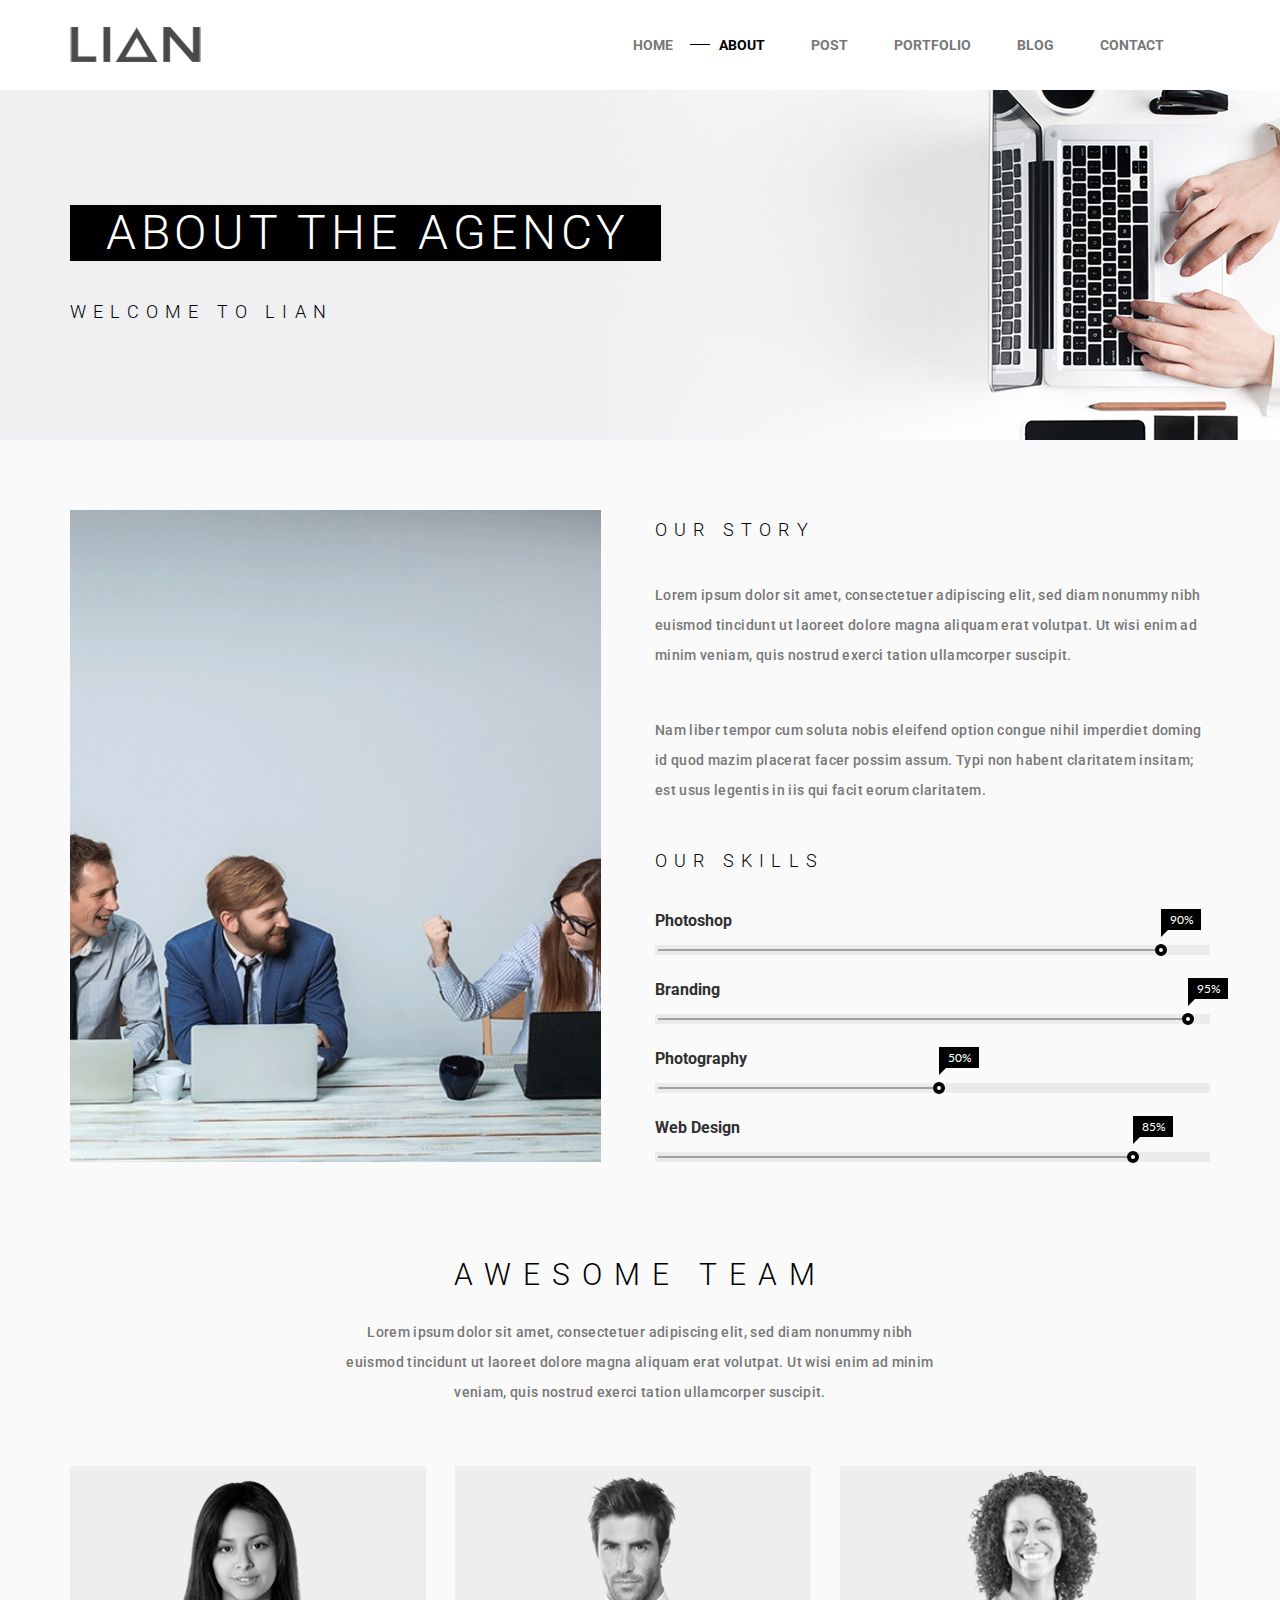
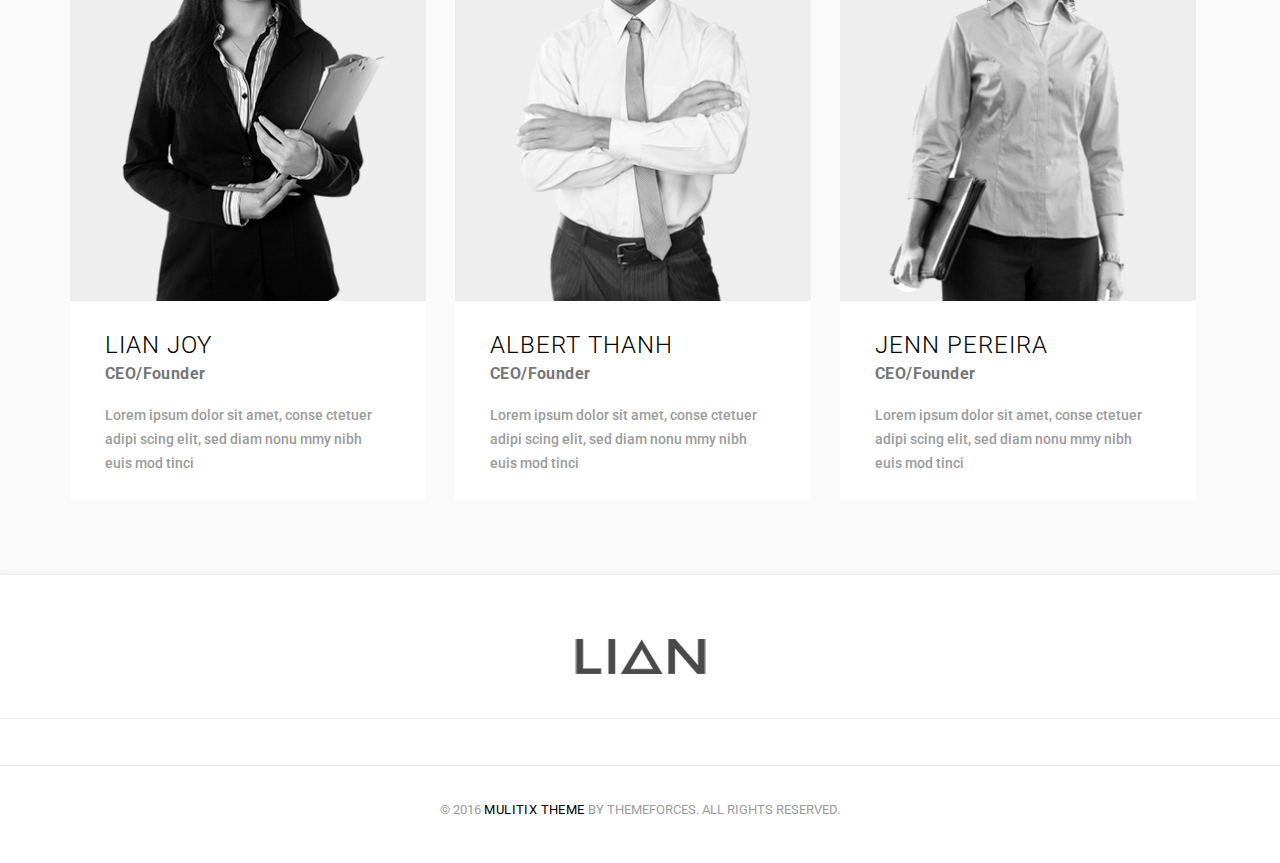
==== commit aa412f16: "version 1.2.19" ====
--- a/about.html
+++ b/about.html
@@ -18,6 +18,12 @@
                       </a>
                   </div>
                 <nav class="header__nav nav">
+                  <div class="nav__burger">
+                    <span class="nav__burger-line"></span>
+                    <span class="nav__burger-line"></span>
+                    <span class="nav__burger-line"></span>
+                    <span class="nav__burger-line"></span>
+                  </div>
                   <ul class="nav__list">
                     <li class="nav__item"><a href="index.html" class="nav__link">Home</a></li>
                     <li class="nav__item"><a href="about.html" class="nav__link nav__link_active">About</a></li>
@@ -62,7 +68,7 @@
                       <div class="skill__item">
                         <span class="skill__name">Photoshop</span>
                         <div class="skill__line">
-                          <div class="skill__result" style="width: 90%"></div>
+                          <div class="skill__result" style="width: calc(90% - 3px)"></div>
                           <div class="skill__round" style="left: 90%"></div>
                           <div class="skill__flag" style="left: 90%">90%</div>
                         </div>
@@ -70,7 +76,7 @@
                       <div class="skill__item">
                         <span class="skill__name">Branding</span>
                         <div class="skill__line">
-                          <div class="skill__result" style="width: 95%"></div>
+                          <div class="skill__result" style="width: calc(95% - 3px)"></div>
                           <div class="skill__round" style="left: 95%"></div>
                           <div class="skill__flag" style="left: 95%">95%</div>
                         </div>
@@ -78,7 +84,7 @@
                       <div class="skill__item">
                         <span class="skill__name">Photography</span>
                         <div class="skill__line">
-                          <div class="skill__result" style="width: 50%"></div>
+                          <div class="skill__result" style="width: calc(50% - 3px)"></div>
                           <div class="skill__round" style="left: 50%"></div>
                           <div class="skill__flag" style="left: 50%">50%</div>
                         </div>
@@ -86,7 +92,7 @@
                       <div class="skill__item">
                         <span class="skill__name">Web Design</span>
                         <div class="skill__line">
-                          <div class="skill__result" style="width: 85%"></div>
+                          <div class="skill__result" style="width: calc(85% - 3px)"></div>
                           <div class="skill__round" style="left: 85%"></div>
                           <div class="skill__flag" style="left: 85%">85%</div>
                         </div>
@@ -95,15 +101,17 @@
                   </div>
                 </div>
               </div>
-              <div class="about__team section-title">
+              <div class="about__team">
+                <div class="section-title">
                   <h2 class="section-title__heading">Awesome Team</h2>
                   <p class="section-title__text">Lorem ipsum dolor sit amet, 
                     consectetuer adipiscing elit, sed diam nonummy nibh euismod tincidunt 
                     ut laoreet dolore magna aliquam erat volutpat. Ut wisi enim ad minim veniam, 
                     quis nostrud exerci tation ullamcorper suscipit.
                   </p>
+                </div>
                 <div class="about__team-cards card">
-                  <div class="card__item">
+                  <div class="card__item card__item_bg-white">
                     <img class="card__img" src="img/about/lian_joy.png" alt="Ceo/Founder Lian Joy">
                     <div class="card__block">
                       <h3 class="card__heading">Lian Joy</h3>
@@ -113,7 +121,7 @@
                       </p>
                     </div>  
                   </div>
-                  <div class="card__item">
+                  <div class="card__item card__item_bg-white">
                     <img class="card__img" src="img/about/albert_thanh.png" alt="Ceo/Founder Albert Thanh">
                     <div class="card__block">
                       <h3 class="card__heading">Albert Thanh </h3>
@@ -123,7 +131,7 @@
                       </p>
                     </div>
                   </div>
-                  <div class="card__item">
+                  <div class="card__item card__item_bg-white">
                     <img class="card__img"  src="img/about/jenn_pereira.png" alt="Ceo/Founder Jenn Pereira">
                     <div class="card__block">
                       <h3 class="card__heading">Jenn Pereira</h3>
@@ -189,5 +197,6 @@
               </div>
             </footer>
       </div>
+      <script src="./js/scripts.js"></script>
     </body>
 </html>--- a/css/main.css
+++ b/css/main.css
@@ -287,45 +287,121 @@
     justify-content: space-between;
     align-items: center;
     flex-wrap: nowrap;
-    padding: 0px 0px;
     background-color: #ffffff;
     padding-top: 27px;
     padding-bottom: 28px; }
+    @media (max-width: 1200px) {
+      .header__block {
+        padding-left: 50px;
+        padding-right: 50px; } }
 
 .logo__img {
   display: block; }
 
-.nav__list {
-  display: flex;
-  margin: 0;
-  padding: 0;
-  list-style: none; }
-
-.nav__item {
-  position: relative;
-  padding-left: 46px; }
-
-.nav__link {
-  font-family: 'Roboto', sans-serif;
-  font-size: 14px;
-  font-weight: bold;
-  text-transform: uppercase;
-  color: #777777;
-  background-color: #FFFFFF;
-  text-decoration: none; }
-  .nav__link:hover {
-    color: black; }
-
-.nav__link_active {
-  color: #000000; }
-  .nav__link_active:before {
+.nav {
+  position: relative; }
+  .nav__burger {
+    display: none;
+    width: 45px;
+    height: 35px;
+    position: relative;
+    cursor: pointer; }
+    @media (max-width: 960px) {
+      .nav__burger {
+        display: block; } }
+  .nav__burger-line {
+    display: block;
     position: absolute;
-    content: "";
-    height: 1px;
-    width: 20px;
-    left: 17px;
-    top: 8px;
-    background: black; }
+    height: 5px;
+    width: 100%;
+    background: #333333;
+    border-radius: 10px;
+    opacity: 1;
+    left: 0;
+    -webkit-transform: rotate(0deg);
+            transform: rotate(0deg);
+    transition: .25s ease-in-out; }
+    .nav__burger-line:nth-child(1) {
+      top: 5px; }
+    .nav__burger-line:nth-child(2) {
+      top: 15px; }
+    .nav__burger-line:nth-child(3) {
+      top: 15px; }
+    .nav__burger-line:nth-child(4) {
+      top: 25px; }
+    .nav__burger-line_open:nth-child(1) {
+      top: 17px;
+      width: 0%;
+      left: 50%; }
+    .nav__burger-line_open:nth-child(2) {
+      -webkit-transform: rotate(45deg);
+              transform: rotate(45deg); }
+    .nav__burger-line_open:nth-child(3) {
+      -webkit-transform: rotate(-45deg);
+              transform: rotate(-45deg); }
+    .nav__burger-line_open:nth-child(4) {
+      top: 17px;
+      width: 0%;
+      left: 50%; }
+  .nav__list {
+    display: flex;
+    margin: 0;
+    padding: 0;
+    list-style: none; }
+    @media (max-width: 960px) {
+      .nav__list {
+        display: none; } }
+    @media (max-width: 960px) {
+      .nav__list_burger {
+        position: absolute;
+        display: flex;
+        flex-direction: column;
+        list-style: none;
+        top: 40px;
+        left: -150px;
+        right: 0px;
+        z-index: 2; } }
+  .nav__item {
+    position: relative;
+    padding-left: 46px; }
+    @media (max-width: 960px) {
+      .nav__item {
+        padding-top: 5px;
+        padding-bottom: 5px;
+        background-color: black; } }
+  .nav__link {
+    font-family: 'Roboto', sans-serif;
+    font-size: 14px;
+    font-weight: bold;
+    text-transform: uppercase;
+    color: #777777;
+    background-color: #FFFFFF;
+    text-decoration: none; }
+    .nav__link:hover {
+      color: black; }
+    @media (max-width: 960px) {
+      .nav__link {
+        font-size: 20px;
+        color: #ffffff;
+        background-color: transparent; }
+        .nav__link:hover {
+          color: #777777; } }
+  .nav__link_active {
+    color: #000000; }
+    .nav__link_active:before {
+      position: absolute;
+      content: "";
+      height: 1px;
+      width: 20px;
+      left: 17px;
+      top: 8px;
+      background: black; }
+    @media (max-width: 960px) {
+      .nav__link_active {
+        color: #777777; }
+        .nav__link_active:before {
+          top: 16px;
+          background: #777777; } }
 
 .slider__item {
   background-repeat: no-repeat;
@@ -1134,14 +1210,13 @@
   line-height: 30px; }
 
 .about__team {
-  padding-top: 95px;
+  padding-top: 35px;
   padding-bottom: 75px; }
-
-.about__team-cards {
-  margin-top: 65px; }
 
 .section-title {
   display: block;
+  padding-top: 60px;
+  padding-bottom: 45px;
   text-align: center; }
   .section-title__heading {
     margin-top: 0;
@@ -1187,7 +1262,7 @@
   top: 4px;
   right: 0;
   bottom: 4px;
-  left: 0;
+  left: 3px;
   background-color: #a1a1a1;
   width: 50%; }
 
@@ -1233,7 +1308,9 @@
   grid-template-columns: 356px 356px 356px;
   grid-gap: 29px; }
   .card__item {
-    background-color: #ffffff; }
+    background-color: transparent; }
+    .card__item_bg-white {
+      background-color: #FFFFFF; }
   .card__block {
     padding-top: 30px;
     padding-right: 35px;
@@ -1276,7 +1353,16 @@
   grid-gap: 20px;
   padding-bottom: 70px; }
   .info__title {
+    position: relative;
     padding-bottom: 70px; }
+    .info__title:before {
+      position: absolute;
+      content: "";
+      height: 2px;
+      width: 60px;
+      left: 0px;
+      top: 85px;
+      background: black; }
   .info__title-heading {
     margin-top: 0px;
     margin-bottom: 10px;
@@ -1287,20 +1373,11 @@
     letter-spacing: 12px;
     text-transform: uppercase; }
   .info__title-text {
-    position: relative;
     font-family: Roboto, sans-serif;
     font-size: 16px;
     color: #777777;
     font-weight: 500;
     letter-spacing: 0.4px; }
-    .info__title-text:before {
-      position: absolute;
-      content: "";
-      height: 2px;
-      width: 60px;
-      left: 0px;
-      top: 35px;
-      background: black; }
   .info__hours-address {
     padding-bottom: 33px; }
   .info__tell-fax {
@@ -1321,10 +1398,7 @@
     width: 358px; }
 
 .values {
-  padding-top: 50px;
   padding-bottom: 40px; }
-  .values__cards {
-    padding-top: 50px; }
   .values__card {
     grid-template-columns: 354px 354px 354px;
     grid-gap: 35px; }
